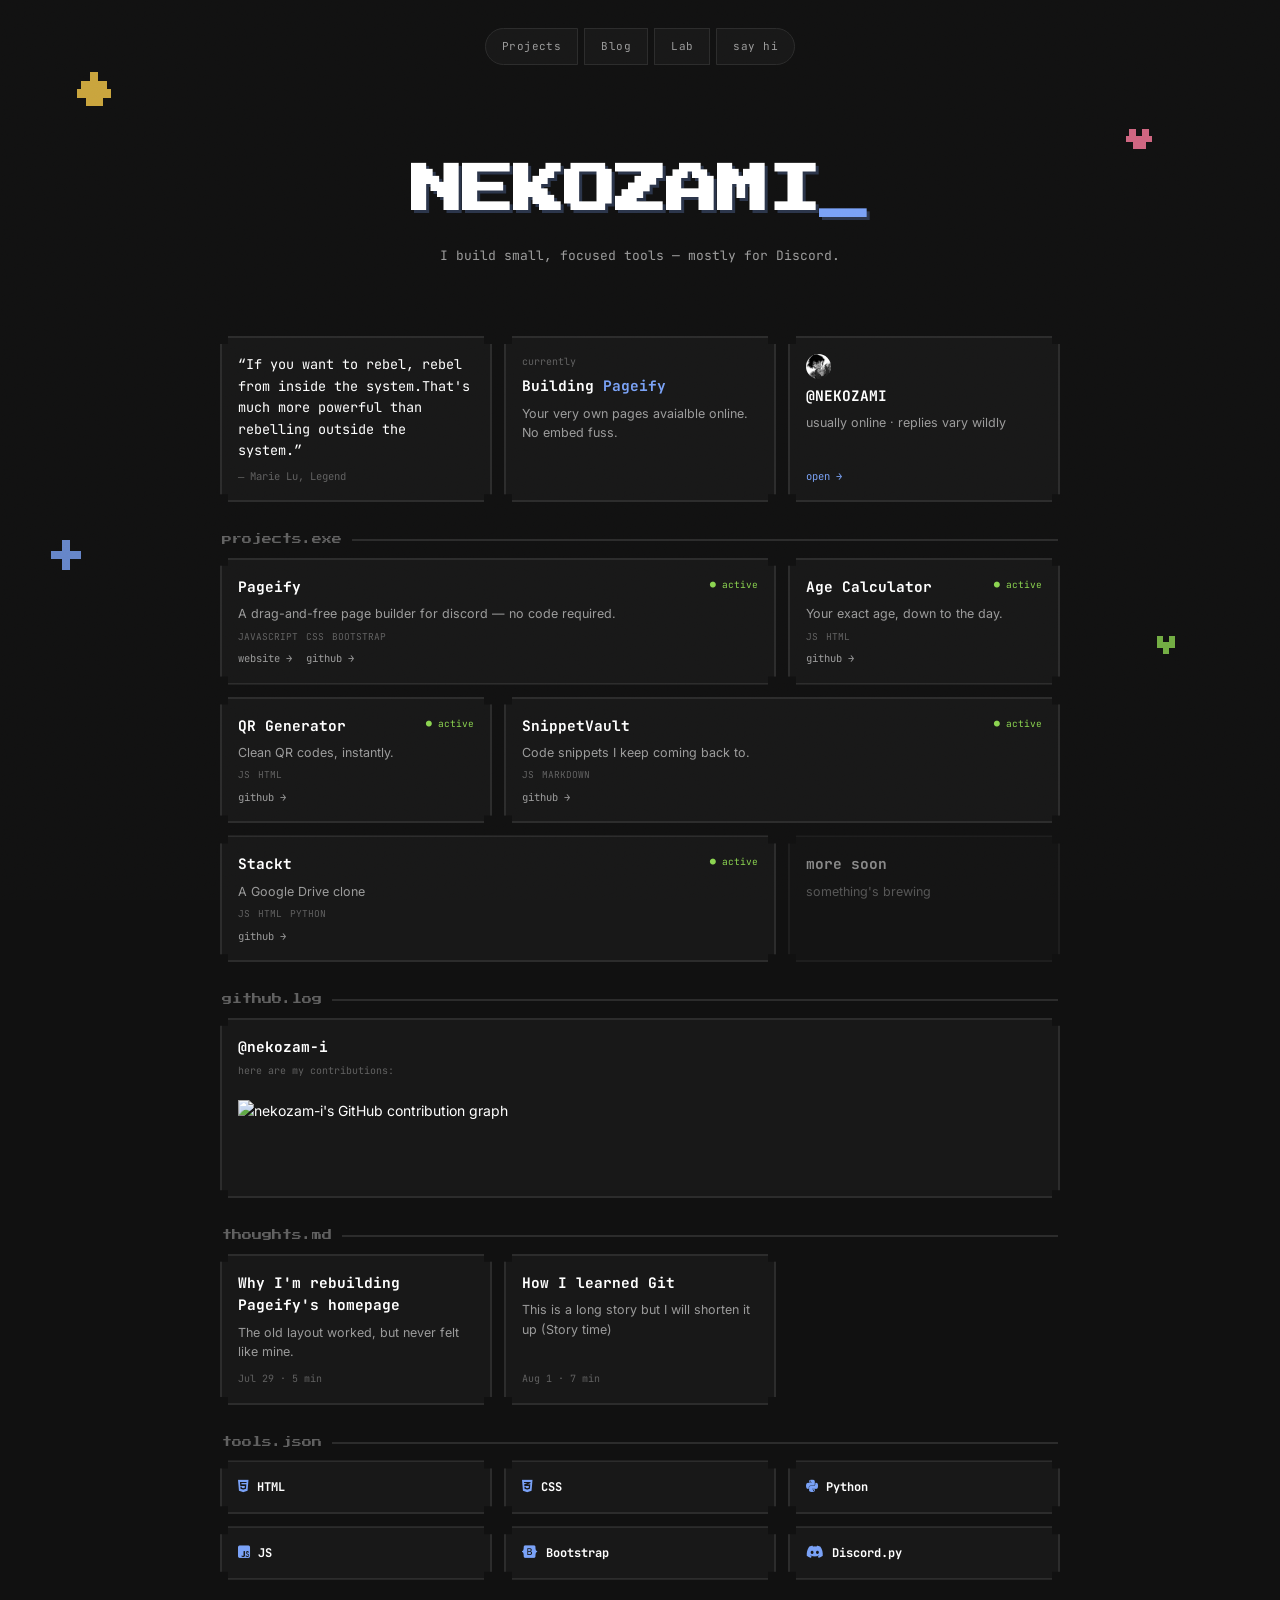
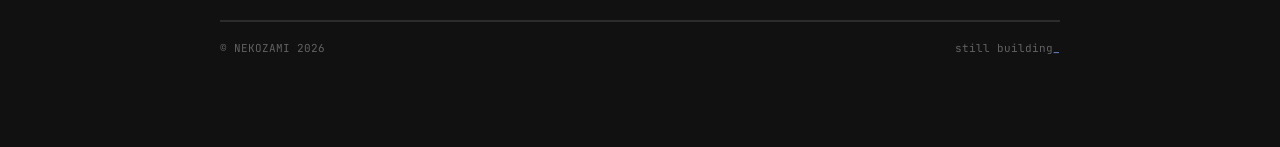
==== html/index.html @ be36f293 "directory changes" ====
<!DOCTYPE html>
<html lang="en">

<head>
    <script type="application/ld+json">
        {
            "@context": "https://schema.org",
            "@type": "Person",
            "name": "nekozami",
            "url": "https://nekozami.dev",
            "sameAs": [
                "https://github.com/NEKOZAM-I",
                "https://discord.com/users/1216744553533673579"
            ],
            "jobTitle": "Developer",
            "description": "Hey there, I am NEKOZAM-I and I have a strong grudge against AI and when people use it for coding."
        }
    </script>
    <meta property="og:title" content="NEKOZAMI-dev">
    <meta property="og:description" content="Hey there, I am NEKOZAM-I and I have a strong grudge against AI and when people use it for coding.">
    <meta property="og:url" content="https://nekozami.is-a.dev">
    <meta property="og:type" content="website">
    <meta name="twitter:card" content="summary">
    <meta charset="UTF-8">
    <meta name="viewport" content="width=device-width, initial-scale=1.0">
    <title>NEKOZAMI</title>
    <meta name="description" content="I build small, focused tools — mostly for Discord.">
    <link rel="preconnect" href="https://fonts.googleapis.com">
    <link rel="preconnect" href="https://fonts.gstatic.com" crossorigin>
    <link rel="stylesheet" href="https://cdnjs.cloudflare.com/ajax/libs/font-awesome/6.5.1/css/all.min.css">
    <link rel="icon" href="../images/favicon.jpg">
    <link
        href="https://fonts.googleapis.com/css2?family=Press+Start+2P&family=Inter:wght@400;500;600;700&family=JetBrains+Mono:wght@400;500;700&display=swap"
        rel="stylesheet">
    <link rel="stylesheet" href="../css/style.css">
</head>

<body>

    <div class="grain"></div>

    <!-- cursor buddy: a small pixel cat that chases the mouse -->
    <div class="pet" id="pet" aria-hidden="true">
        <svg viewBox="0 0 16 16" width="32" height="32" shape-rendering="crispEdges">
            <rect x="2" y="2" width="2" height="2" fill="#7AA2F7" />
            <rect x="12" y="2" width="2" height="2" fill="#7AA2F7" />
            <rect x="3" y="4" width="10" height="7" fill="#7AA2F7" />
            <rect x="1" y="5" width="2" height="5" fill="#7AA2F7" />
            <rect x="13" y="5" width="2" height="5" fill="#7AA2F7" />
            <rect x="5" y="6" width="1" height="2" fill="#111111" />
            <rect x="10" y="6" width="1" height="2" fill="#111111" />
            <rect x="7" y="9" width="2" height="1" fill="#111111" />
            <rect x="3" y="11" width="2" height="2" fill="#7AA2F7" />
            <rect x="11" y="11" width="2" height="2" fill="#7AA2F7" />
        </svg>
    </div>

    <!-- scattered decorative pixel icons — parallax with the cursor -->
    <div class="floaters" id="floaters" aria-hidden="true">
        <svg class="floater" data-depth="18" style="top:8%; left:6%" viewBox="0 0 8 8" width="34" height="34"
            shape-rendering="crispEdges">
            <rect x="3" y="0" width="2" height="2" fill="#f7c948" />
            <rect x="1" y="2" width="6" height="2" fill="#f7c948" />
            <rect x="0" y="4" width="8" height="2" fill="#f7c948" />
            <rect x="2" y="6" width="4" height="2" fill="#f7c948" />
        </svg>
        <svg class="floater" data-depth="34" style="top:14%; right:10%" viewBox="0 0 8 8" width="26" height="26"
            shape-rendering="crispEdges">
            <rect x="1" y="1" width="2" height="2" fill="#ff7a9c" />
            <rect x="5" y="1" width="2" height="2" fill="#ff7a9c" />
            <rect x="0" y="3" width="8" height="2" fill="#ff7a9c" />
            <rect x="2" y="5" width="4" height="2" fill="#ff7a9c" />
        </svg>
        <svg class="floater" data-depth="26" style="top:60%; left:4%" viewBox="0 0 8 8" width="30" height="30"
            shape-rendering="crispEdges">
            <rect x="3" y="0" width="2" height="8" fill="#7AA2F7" />
            <rect x="0" y="3" width="8" height="2" fill="#7AA2F7" />
        </svg>
        <svg class="floater" data-depth="12" style="top:70%; right:8%" viewBox="0 0 8 8" width="24" height="24"
            shape-rendering="crispEdges">
            <rect x="1" y="2" width="2" height="2" fill="#8bd450" />
            <rect x="5" y="2" width="2" height="2" fill="#8bd450" />
            <rect x="1" y="4" width="6" height="2" fill="#8bd450" />
            <rect x="3" y="6" width="2" height="2" fill="#8bd450" />
        </svg>
    </div>

    <nav class="nav">
        <a href="#projects">Projects</a>
        <a href="blog.html">Blog</a>
        <a href="lab.html">Lab</a>
        <a href="https://www.instagram.com/rayyan.vat">say hi</a>
    </nav>

    <header class="hero">
        <h1 class="hero__name">NEKOZAMI<span class="blink">_</span></h1>
        <p class="hero__tag">I build small, focused tools — mostly for Discord.</p>
    </header>

    <main class="content">

        <section class="bento" id="intro-bento">
            <article class="pcard pcard--quote">
                <p class="quote">“If you want to rebel, rebel from inside the system.That's much more powerful than
                    rebelling outside the system.”</p>
                <span class="quote__cite">― Marie Lu, Legend</span>
            </article>

            <article class="pcard">
                <span class="pcard__kicker">currently</span>
                <h2 class="pcard__title">Building <span class="accent">Pageify</span></h2>
                <p class="pcard__desc">Your very own pages avaialble online. No embed fuss.</p>
            </article>

            <article class="pcard pcard--discord">
                <img class="pixel-icon--discord" src="../images/favicon.jpg">
                <h2 class="pcard__title">@NEKOZAMI</h2>
                <p class="pcard__desc">usually online · replies vary wildly</p>
                <a class="pcard__cta" href="https://discord.com/users/1216744553533673579" target="_blank"
                    rel="noopener">open
                    →</a>
            </article>
        </section>

        <div class="section-label" id="projects">projects.exe</div>

        <section class="bento">
            <article class="pcard pcard--featured" data-project="pageify">
                <div class="pcard__row">
                    <h2 class="pcard__title">Pageify</h2>
                    <span class="status">● active</span>
                </div>
                <p class="pcard__desc">A drag-and-free page builder for discord — no code
                    required.</p>
                <div class="tags"><span>JavaScript</span><span>CSS</span><span>Bootstrap</span></div>
                <div class="pcard__links"><a href="https://pageify.run.place/">website →</a><a
                        href="https://github.com/NEKOZAM-I/pageify">github →</a></div>
            </article>

            <article class="pcard" data-project="snippetvault">
                <div class="pcard__row">
                    <h2 class="pcard__title">Age Calculator</h2>
                    <span class="status">● active</span>
                </div>
                <p class="pcard__desc">Your exact age, down to the day.</p>
                <div class="tags"><span>JS</span><span>HTML</span></div>
                <div class="pcard__links"><a href="https://github.com/NEKOZAM-I/Age-Calculator">github →</a></div>
            </article>

            <article class="pcard" data-project="qr">
                <div class="pcard__row">
                    <h2 class="pcard__title">QR Generator</h2>
                    <span class="status">● active</span>
                </div>
                <p class="pcard__desc">Clean QR codes, instantly.</p>
                <div class="tags"><span>JS</span><span>HTML</span></div>
                <div class="pcard__links"><a href="https://github.com/NEKOZAM-I/QR-Code-generator">github →</a></div>
            </article>

            <article class="pcard pcard--featured" data-project="age">
                <div class="pcard__row">
                    <h2 class="pcard__title">SnippetVault</h2>
                    <span class="status">● active</span>
                </div>
                <p class="pcard__desc">Code snippets I keep coming back to.</p>
                <div class="tags"><span>JS</span><span>Markdown</span></div>
                <div class="pcard__links"><a href="https://github.com/NEKOZAM-I/SnippetVault">github →</a></div>
            </article>

            <article class="pcard pcard--featured" data-project="qr">
                <div class="pcard__row">
                    <h2 class="pcard__title">Stackt</h2>
                    <span class="status">● active</span>
                </div>
                <p class="pcard__desc">A Google Drive clone</p>
                <div class="tags"><span>JS</span><span>HTML</span><span>Python</span></div>
                <div class="pcard__links"><a href="https://github.com/NEKOZAM-I/Stackt">github →</a></div>
            </article>
            <article class="pcard pcard--muted">
                <h2 class="pcard__title">more soon</h2>
                <p class="pcard__desc">something's brewing</p>
            </article>

        </section>

        <div class="section-label" id="github">github.log</div>

        <section class="bento">
            <article class="pcard pcard--full">
                <div class="pcard__row">
                    <div>
                        <h2 class="pcard__title">@nekozam-i</h2>
                        <span class="pcard__kicker">Here are my contributions:</span>
                    </div>
                </div>
                <img id="gh-graph" class="gh-graph" alt="nekozam-i's GitHub contribution graph" src="" width="1200"
                    height="120" loading="lazy">
            </article>
        </section>

        <div class="section-label">thoughts.md</div>

        <section class="bento">
            <a class="pcard" href="posts/pageify-homepage-redesign.html">
                <h2 class="pcard__title">Why I'm rebuilding Pageify's homepage</h2>
                <p class="pcard__desc">The old layout worked, but never felt like mine.</p>
                <span class="pcard__meta">Jul 29 · 5 min</span>
            </a>
            <a class="pcard" href="posts/how-i-learned-git.html">
                <h2 class="pcard__title">How I learned Git</h2>
                <p class="pcard__desc">This is a long story but I will shorten it up (Story time)</p>
                <span class="pcard__meta">Aug 1 · 7 min</span>
            </a>
            
        </section>

        <div class="section-label">tools.json</div>

        <section class="bento bento--tools">
            <article class="pcard pcard--tool"><span class="card__icon"><i class="fa-brands fa-html5"></i></span>HTML</article>
            <article class="pcard pcard--tool"><span class="card__icon"><i class="fa-brands fa-css3-alt"></i></span>CSS</article>
            <article class="pcard pcard--tool"><span class="card__icon"><i class="fa-brands fa-python"></i></span>Python</article>
            <article class="pcard pcard--tool"><span class="card__icon"><i class="fa-brands fa-square-js"></i></span>JS</article>
            <article class="pcard pcard--tool"><span class="card__icon"><i class="fa-brands fa-bootstrap"></i></span>Bootstrap</article>
            <article class="pcard pcard--tool"><span class="card__icon"><i class="fa-brands fa-discord"></i></span>Discord.py</article>
        </section>

        <footer class="foot">
            <span>© NEKOZAMI 2026</span>
            <span>still building<span class="blink">_</span></span>
        </footer>

    </main>

    <script src="script.js"></script>
</body>

</html>
---- css/style.css ----
:root {
    --bg: #111111;
    --surface: #181818;
    --border: #2c2c2c;
    --border-hover: #7AA2F7;
    --text: #FFFFFF;
    --text-secondary: #9B9B9B;
    --text-tertiary: #616161;
    --accent: #7AA2F7;

    --font-pixel: 'Press Start 2P', monospace;
    --font-mono: 'JetBrains Mono', monospace;
    --font-body: 'Inter', sans-serif;

    --notch: 8px;
    --gap: 12px;
    --dur: 220ms;
}

* {
    box-sizing: border-box;
    scroll-behavior: smooth;
}

::selection {
    background: var(--accent);
    color: #0c0c0c;
}

html {
    background: var(--bg);
}

body {
    margin: 0;
    background: var(--bg);
    color: var(--text);
    font-family: var(--font-body);
    font-size: 14px;
    line-height: 1.55;
    cursor: none;
    overflow-x: hidden;
}

/* Custom cursor */
.custom-cursor {
    position: fixed;
    width: 8px;
    height: 8px;
    background: #7AA2F7;
    border-radius: 50%;
    pointer-events: none;
    z-index: 99999;
    transform: translate(-50%, -50%);
    transition: transform 0.18s ease;
}

a,
button,
input,
textarea,
select,
.project,
.card,
.social-link,
[role="button"] {
    cursor: none !important;
}

/* Cat */
.pet {
    position: fixed;
    width: 48px;
    height: 48px;
    pointer-events: none;
    z-index: 99998;
    image-rendering: pixelated;
    transform-origin: center;
}

@media (hover: none) {
    body {
        cursor: auto;
    }
}

@media (prefers-reduced-motion: reduce) {
    * {
        animation: none !important;
        transition: none !important;
    }
}

a {
    color: inherit;
    text-decoration: none;
}

.accent {
    color: var(--accent);
}

.grain {
    position: fixed;
    inset: 0;
    pointer-events: none;
    z-index: 998;
    opacity: .05;
    mix-blend-mode: overlay;
    background-image: url("data:image/svg+xml,%3Csvg xmlns='http://www.w3.org/2000/svg' width='120' height='120'%3E%3Cfilter id='n'%3E%3CfeTurbulence type='fractalNoise' baseFrequency='0.9' numOctaves='2' stitchTiles='stitch'/%3E%3C/filter%3E%3Crect width='100%25' height='100%25' filter='url(%23n)'/%3E%3C/svg%3E");
}

/* ---------- pixel notch shape, used on every card ---------- */

.pixel-frame {
    clip-path: polygon(0 var(--notch), var(--notch) var(--notch), var(--notch) 0,
            calc(100% - var(--notch)) 0, calc(100% - var(--notch)) var(--notch), 100% var(--notch),
            100% calc(100% - var(--notch)), calc(100% - var(--notch)) calc(100% - var(--notch)), calc(100% - var(--notch)) 100%,
            var(--notch) 100%, var(--notch) calc(100% - var(--notch)), 0 calc(100% - var(--notch)));
}

/* ---------- cursor pet ---------- */

.pet {
    position: fixed;
    top: 0;
    left: 0;
    z-index: 1000;
    pointer-events: none;
    transform: translate(-100px, -100px);
    image-rendering: pixelated;
    filter: drop-shadow(0 0 6px rgba(122, 162, 247, .35));
}

@media (hover: none) {
    .pet {
        display: none;
    }
}

/* ---------- floating decorative pixel icons ---------- */

.floaters {
    position: fixed;
    inset: 0;
    pointer-events: none;
    z-index: 1;
}

.floater {
    position: absolute;
    image-rendering: pixelated;
    opacity: .8;
    will-change: transform;
    animation: up-down 1.5s ease-in-out infinite;
}

@keyframes up-down {
    0%, 100% {
        transform: translateY(0);
    }
    50% {
        transform: translateY(20px);
    }
}

@media (max-width: 720px) {
    .floaters {
        display: none;
    }
}

/* ---------- nav ---------- */

.nav {
    position: relative;
    z-index: 5;
    display: flex;
    justify-content: center;
    gap: 6px;
    padding-top: 28px;
}

.nav a {
    font-family: var(--font-mono);
    font-size: 11px;
    letter-spacing: .04em;
    color: var(--text-secondary);
    background: var(--surface);
    border: 1px solid var(--border);
    padding: 9px 16px;
    transition: color var(--dur), border-color var(--dur);
}

.nav a:hover {
    color: var(--accent);
    border-color: var(--accent);
}

.nav a:first-child {
    border-radius: 20px 0 0 20px;
}

.nav a:last-child {
    border-radius: 0 20px 20px 0;
}

/* ---------- hero ---------- */

.hero {
    position: relative;
    z-index: 2;
    text-align: center;
    padding: 90px 20px 70px;
}

.hero__name {
    font-family: var(--font-pixel);
    font-size: clamp(28px, 6vw, 52px);
    line-height: 1.4;
    margin: 0 0 18px;
    letter-spacing: -1px;
    text-shadow: 3px 3px 0 rgba(122, 162, 247, .25);
}

.hero__tag {
    font-family: var(--font-mono);
    font-size: 13px;
    color: var(--text-secondary);
    margin: 0;
}

.blink {
    color: var(--accent);
    animation: blink 1s step-end infinite;
}

@keyframes blink {
    50% {
        opacity: 0;
    }
}

/* ---------- content / bento ---------- */

.content {
    position: relative;
    z-index: 2;
    max-width: 880px;
    margin: 0 auto;
    padding: 0 20px 90px;
}

.section-label {
    font-family: var(--font-pixel);
    font-size: 10px;
    color: var(--text-tertiary);
    margin: 30px 2px 10px;
    display: flex;
    align-items: center;
    gap: 10px;
}

.section-label::after {
    content: '';
    flex: 1;
    height: 2px;
    background: var(--border);
}

.bento {
    display: grid;
    grid-template-columns: repeat(3, 1fr);
    grid-auto-flow: dense;
    gap: var(--gap);
}

.bento--tools {
    grid-template-columns: repeat(3, 1fr);
}

/* ---------- pixel card ---------- */

.pcard {
    background: var(--surface);
    border: 2px solid var(--border);
    padding: 16px;
    grid-column: span 1;
    clip-path: polygon(0 var(--notch), var(--notch) var(--notch), var(--notch) 0,
            calc(100% - var(--notch)) 0, calc(100% - var(--notch)) var(--notch), 100% var(--notch),
            100% calc(100% - var(--notch)), calc(100% - var(--notch)) calc(100% - var(--notch)), calc(100% - var(--notch)) 100%,
            var(--notch) 100%, var(--notch) calc(100% - var(--notch)), 0 calc(100% - var(--notch)));
    transition: border-color var(--dur), transform var(--dur);
    display: flex;
    flex-direction: column;
    gap: 6px;
}

.pcard:hover {
    border-color: var(--accent);
    transform: translate(-2px, -2px);
    box-shadow: 3px 3px 0 var(--border);
}

.pcard--featured {
    grid-column: span 2;
}

.pcard--full {
    grid-column: 1 / -1;
}

.pcard--muted {
    opacity: .5;
}

.pcard--muted:hover {
    opacity: .8;
}

.pcard__kicker {
    font-family: var(--font-mono);
    font-size: 10px;
    color: var(--text-tertiary);
    text-transform: lowercase;
}

.pcard__title {
    font-family: var(--font-mono);
    font-weight: 700;
    font-size: 14.5px;
    margin: 0;
    color: var(--text);
}

.pcard--currently .pcard__title {
    font-size: 17px;
}

.pcard__desc {
    font-size: 12.5px;
    color: var(--text-secondary);
    margin: 0;
    flex-grow: 1;
}

.pcard__meta {
    font-family: var(--font-mono);
    font-size: 10px;
    color: var(--text-tertiary);
    margin-top: 4px;
}

.pcard__row {
    display: flex;
    align-items: flex-start;
    justify-content: space-between;
    gap: 10px;
}

.status {
    font-family: var(--font-mono);
    font-size: 9.5px;
    color: #8bd450;
    white-space: nowrap;
    padding-top: 2px;
}

.tags {
    display: flex;
    flex-wrap: wrap;
    gap: 8px;
    font-family: var(--font-mono);
    font-size: 9.5px;
    color: var(--text-tertiary);
    text-transform: uppercase;
}

.pcard__links {
    display: flex;
    gap: 14px;
    font-family: var(--font-mono);
    font-size: 10.5px;
}

.pcard__links a {
    color: var(--text-secondary);
    transition: color var(--dur);
}

.pcard__links a:hover {
    color: var(--accent);
}

.pcard__cta {
    font-family: var(--font-mono);
    font-size: 10.5px;
    color: var(--accent);
    margin-top: auto;
}

/* ---------- quote card ---------- */

.pcard--quote {
    justify-content: center;
}

.quote {
    font-family: var(--font-mono);
    font-size: 13.5px;
    line-height: 1.6;
    color: var(--text);
    margin: 0;
}

.quote__cite {
    font-family: var(--font-mono);
    font-size: 10.5px;
    color: var(--text-tertiary);
}

/* ---------- discord card ---------- */

.pixel-icon {
    width: 20px;
    height: 20px;
    display: inline-block;
}

.pixel-icon--discord {
    background: var(--accent);
    width: 25px;
    height: 25px;
    border-radius: 20px;

}

/* ---------- github ---------- */

.gh-stats {
    display: flex;
    gap: 16px;
    font-family: var(--font-mono);
    font-size: 11px;
    color: var(--text-tertiary);
}

.gh-stats b {
    color: var(--text);
}

.gh-graph {
    width: 100%;
    height: auto;
    display: block;
    margin-top: 14px;
    filter: saturate(.85);
}

/* ---------- tools ---------- */

.pcard--tool {
    flex-direction: row;
    align-items: center;
    gap: 8px;
    font-family: var(--font-mono);
    font-size: 12px;
    font-weight: 700;
    padding: 14px 16px;
}

.card__icon {
    color: var(--accent);
    font-size: 14px;
}

/* ---------- footer ---------- */

.foot {
    display: flex;
    justify-content: space-between;
    margin-top: 40px;
    padding-top: 18px;
    border-top: 2px solid var(--border);
    font-family: var(--font-mono);
    font-size: 11px;
    color: var(--text-tertiary);
}

/* ---------- focus ---------- */

a:focus-visible {
    outline: 1px solid var(--accent);
    outline-offset: 3px;
}

/* ---------- responsive ---------- */

@media (max-width: 720px) {
    .bento {
        grid-template-columns: repeat(2, 1fr);
    }

    .pcard--featured {
        grid-column: span 2;
    }
}

@media (max-width: 460px) {
    body {
        cursor: auto;
    }

    .hero {
        padding: 60px 16px 44px;
    }

    .content {
        padding: 0 16px 64px;
    }

    .bento {
        grid-template-columns: repeat(2, 1fr);
        gap: 8px;
    }

    .pcard {
        padding: 12px;
    }

    .nav {
        gap: 4px;
    }

    .nav a {
        padding: 7px 11px;
        font-size: 10px;
    }

    .pcard--quote {
        grid-column: 1 / -1;
    }

    .pcard--full .pcard__row {
        display: none;
    }

    .pcard--full {
        overflow: hidden;
    }

    .gh-graph {
        width: 200%;
        max-width: 200%;
        margin-left: -100%;
    }

    .foot {
        flex-direction: column;
        gap: 6px;
    }
}
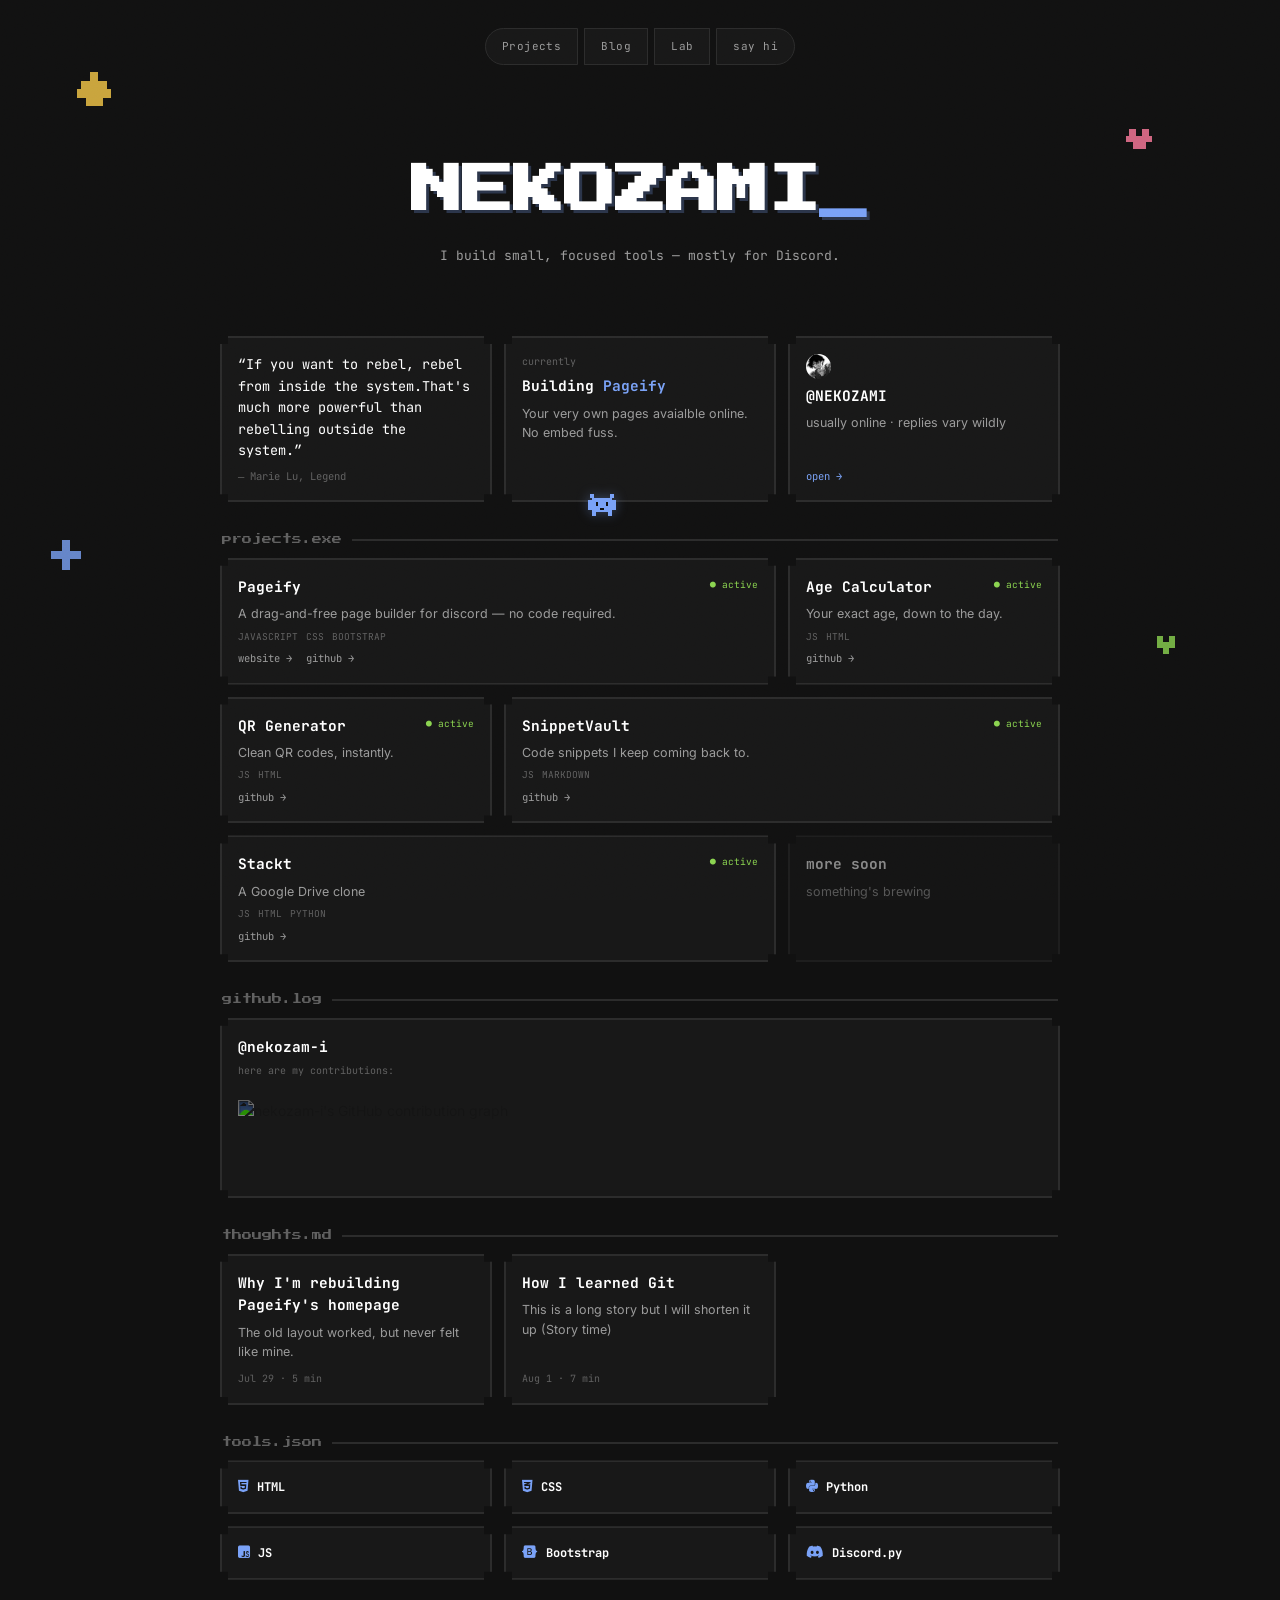
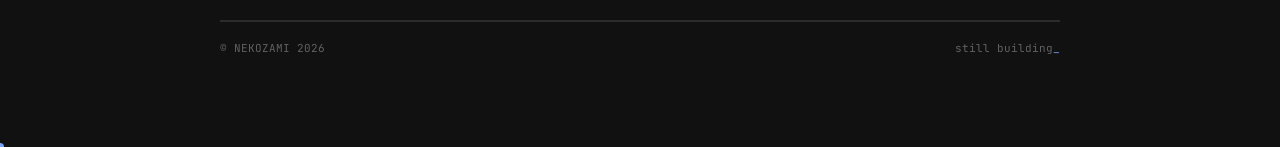
==== commit 8b0b77aa: "update directories for easier commits" ====
--- a/html/index.html
+++ b/html/index.html
@@ -17,7 +17,8 @@
         }
     </script>
     <meta property="og:title" content="NEKOZAMI-dev">
-    <meta property="og:description" content="Hey there, I am NEKOZAM-I and I have a strong grudge against AI and when people use it for coding.">
+    <meta property="og:description"
+        content="Hey there, I am NEKOZAM-I and I have a strong grudge against AI and when people use it for coding.">
     <meta property="og:url" content="https://nekozami.is-a.dev">
     <meta property="og:type" content="website">
     <meta name="twitter:card" content="summary">
@@ -28,11 +29,11 @@
     <link rel="preconnect" href="https://fonts.googleapis.com">
     <link rel="preconnect" href="https://fonts.gstatic.com" crossorigin>
     <link rel="stylesheet" href="https://cdnjs.cloudflare.com/ajax/libs/font-awesome/6.5.1/css/all.min.css">
-    <link rel="icon" href="../images/favicon.jpg">
     <link
         href="https://fonts.googleapis.com/css2?family=Press+Start+2P&family=Inter:wght@400;500;600;700&family=JetBrains+Mono:wght@400;500;700&display=swap"
         rel="stylesheet">
-    <link rel="stylesheet" href="../css/style.css">
+    <link rel="icon" href="/images/favicon.jpg">
+    <link rel="stylesheet" href="/css/style.css">
 </head>
 
 <body>
@@ -86,9 +87,9 @@
     </div>
 
     <nav class="nav">
-        <a href="#projects">Projects</a>
-        <a href="blog.html">Blog</a>
-        <a href="lab.html">Lab</a>
+        <a href="/#projects">Projects</a>
+        <a href="/blog">Blog</a>
+        <a href="/lab">Lab</a>
         <a href="https://www.instagram.com/rayyan.vat">say hi</a>
     </nav>
 
@@ -113,7 +114,7 @@
             </article>
 
             <article class="pcard pcard--discord">
-                <img class="pixel-icon--discord" src="../images/favicon.jpg">
+                <img class="pixel-icon--discord" src="/images/favicon.jpg">
                 <h2 class="pcard__title">@NEKOZAMI</h2>
                 <p class="pcard__desc">usually online · replies vary wildly</p>
                 <a class="pcard__cta" href="https://discord.com/users/1216744553533673579" target="_blank"
@@ -201,28 +202,34 @@
         <div class="section-label">thoughts.md</div>
 
         <section class="bento">
-            <a class="pcard" href="posts/pageify-homepage-redesign.html">
+            <a class="pcard" href="/posts/pageify-redesign">
                 <h2 class="pcard__title">Why I'm rebuilding Pageify's homepage</h2>
                 <p class="pcard__desc">The old layout worked, but never felt like mine.</p>
                 <span class="pcard__meta">Jul 29 · 5 min</span>
             </a>
-            <a class="pcard" href="posts/how-i-learned-git.html">
+            <a class="pcard" href="/posts/learning-git">
                 <h2 class="pcard__title">How I learned Git</h2>
                 <p class="pcard__desc">This is a long story but I will shorten it up (Story time)</p>
                 <span class="pcard__meta">Aug 1 · 7 min</span>
             </a>
-            
+
         </section>
 
         <div class="section-label">tools.json</div>
 
         <section class="bento bento--tools">
-            <article class="pcard pcard--tool"><span class="card__icon"><i class="fa-brands fa-html5"></i></span>HTML</article>
-            <article class="pcard pcard--tool"><span class="card__icon"><i class="fa-brands fa-css3-alt"></i></span>CSS</article>
-            <article class="pcard pcard--tool"><span class="card__icon"><i class="fa-brands fa-python"></i></span>Python</article>
-            <article class="pcard pcard--tool"><span class="card__icon"><i class="fa-brands fa-square-js"></i></span>JS</article>
-            <article class="pcard pcard--tool"><span class="card__icon"><i class="fa-brands fa-bootstrap"></i></span>Bootstrap</article>
-            <article class="pcard pcard--tool"><span class="card__icon"><i class="fa-brands fa-discord"></i></span>Discord.py</article>
+            <article class="pcard pcard--tool"><span class="card__icon"><i class="fa-brands fa-html5"></i></span>HTML
+            </article>
+            <article class="pcard pcard--tool"><span class="card__icon"><i class="fa-brands fa-css3-alt"></i></span>CSS
+            </article>
+            <article class="pcard pcard--tool"><span class="card__icon"><i class="fa-brands fa-python"></i></span>Python
+            </article>
+            <article class="pcard pcard--tool"><span class="card__icon"><i class="fa-brands fa-square-js"></i></span>JS
+            </article>
+            <article class="pcard pcard--tool"><span class="card__icon"><i
+                        class="fa-brands fa-bootstrap"></i></span>Bootstrap</article>
+            <article class="pcard pcard--tool"><span class="card__icon"><i
+                        class="fa-brands fa-discord"></i></span>Discord.py</article>
         </section>
 
         <footer class="foot">
@@ -232,7 +239,7 @@
 
     </main>
 
-    <script src="script.js"></script>
+    <script src="/js/script.js"></script>
 </body>
 
 </html>
